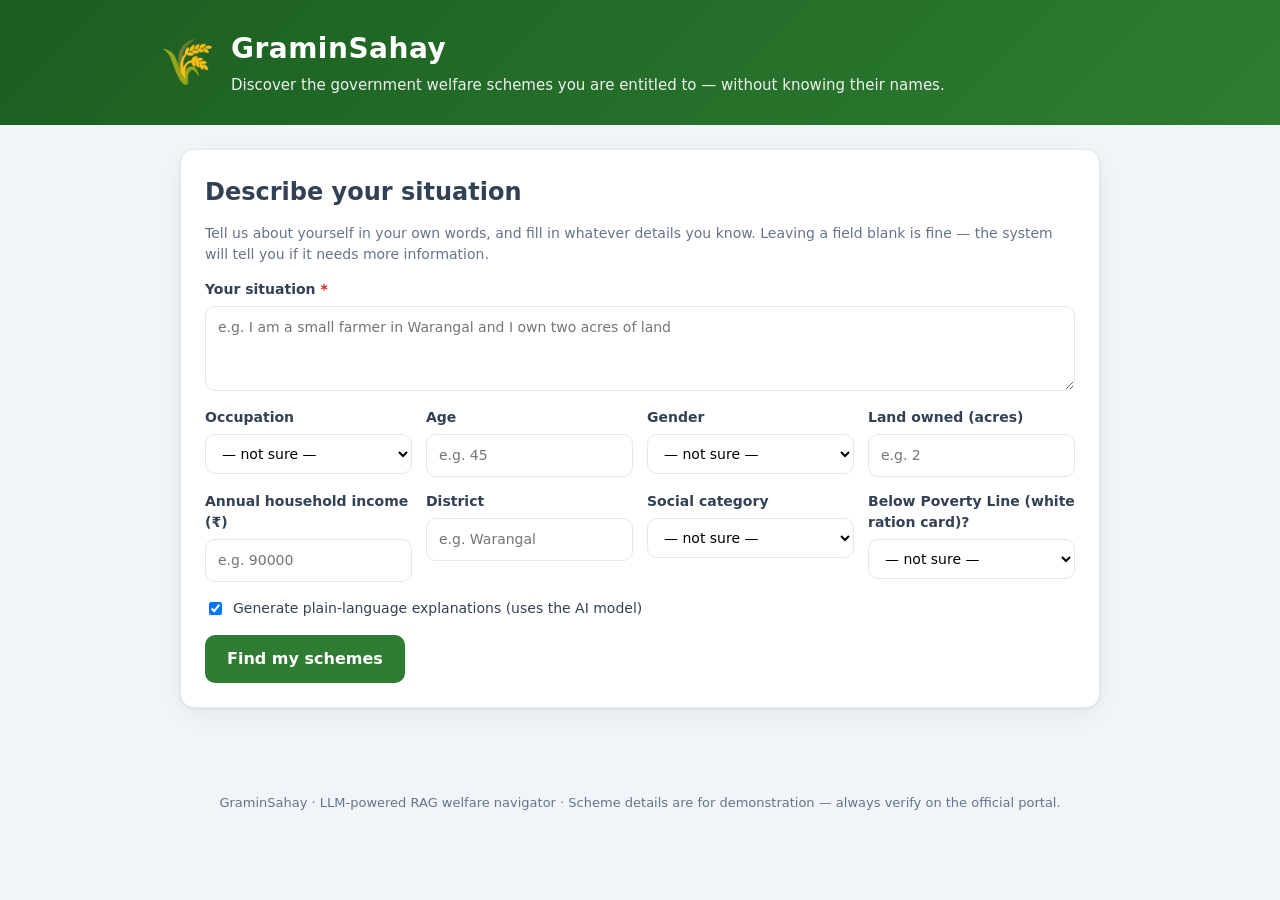
==== app/static/index.html @ 16ebe232 "Make Python/FastAPI the primary implementation; move Java to java-springboot/ - Python + FastAPI ver" ====
<!DOCTYPE html>
<html lang="en">
<head>
    <meta charset="UTF-8"/>
    <meta name="viewport" content="width=device-width, initial-scale=1.0"/>
    <title>GraminSahay — Rural Welfare Navigator</title>
    <link rel="stylesheet" href="styles.css"/>
</head>
<body>
<header class="site-header">
    <div class="brand">
        <span class="logo">🌾</span>
        <div>
            <h1>GraminSahay</h1>
            <p class="tagline">Discover the government welfare schemes you are entitled to — without knowing their names.</p>
        </div>
    </div>
</header>

<main class="container">
    <section class="card form-card">
        <h2>Describe your situation</h2>
        <p class="hint">Tell us about yourself in your own words, and fill in whatever details you know.
            Leaving a field blank is fine — the system will tell you if it needs more information.</p>

        <form id="navigate-form">
            <label class="field">
                <span>Your situation <em>*</em></span>
                <textarea id="situation" rows="3" required
                          placeholder="e.g. I am a small farmer in Warangal and I own two acres of land"></textarea>
            </label>

            <div class="grid">
                <label class="field">
                    <span>Occupation</span>
                    <select id="occupation">
                        <option value="">— not sure —</option>
                        <option value="farmer">Farmer</option>
                        <option value="agricultural_labourer">Agricultural labourer</option>
                        <option value="student">Student</option>
                        <option value="labourer">Labourer</option>
                        <option value="other">Other</option>
                    </select>
                </label>

                <label class="field">
                    <span>Age</span>
                    <input id="age" type="number" min="0" max="120" placeholder="e.g. 45"/>
                </label>

                <label class="field">
                    <span>Gender</span>
                    <select id="gender">
                        <option value="">— not sure —</option>
                        <option value="male">Male</option>
                        <option value="female">Female</option>
                        <option value="other">Other</option>
                    </select>
                </label>

                <label class="field">
                    <span>Land owned (acres)</span>
                    <input id="landHoldingAcres" type="number" step="0.1" min="0" placeholder="e.g. 2"/>
                </label>

                <label class="field">
                    <span>Annual household income (₹)</span>
                    <input id="annualIncome" type="number" min="0" placeholder="e.g. 90000"/>
                </label>

                <label class="field">
                    <span>District</span>
                    <input id="district" type="text" placeholder="e.g. Warangal"/>
                </label>

                <label class="field">
                    <span>Social category</span>
                    <select id="category">
                        <option value="">— not sure —</option>
                        <option value="general">General</option>
                        <option value="obc">OBC / BC</option>
                        <option value="sc">SC</option>
                        <option value="st">ST</option>
                        <option value="minority">Minority</option>
                    </select>
                </label>

                <label class="field">
                    <span>Below Poverty Line (white ration card)?</span>
                    <select id="isBpl">
                        <option value="">— not sure —</option>
                        <option value="true">Yes</option>
                        <option value="false">No</option>
                    </select>
                </label>
            </div>

            <label class="checkbox">
                <input id="withExplanations" type="checkbox" checked/>
                <span>Generate plain-language explanations (uses the AI model)</span>
            </label>

            <button type="submit" id="submit-btn">Find my schemes</button>
        </form>
    </section>

    <section id="status" class="status" hidden></section>

    <section id="conflicts" class="card conflict-card" hidden>
        <h2>⚠️ Important: schemes you cannot combine</h2>
        <ul id="conflicts-list"></ul>
    </section>

    <section id="results" class="results"></section>
</main>

<footer class="site-footer">
    <p>GraminSahay · LLM-powered RAG welfare navigator · Scheme details are for demonstration — always verify on the official portal.</p>
</footer>

<!-- Template for a single scheme result card -->
<template id="scheme-template">
    <article class="card scheme-card">
        <div class="scheme-head">
            <h3 class="scheme-name"></h3>
            <span class="badge"></span>
        </div>
        <p class="scheme-category"></p>
        <p class="scheme-explanation"></p>

        <details class="scheme-details">
            <summary>Details &amp; how to apply</summary>
            <div class="detail-block satisfied"><h4>✅ Conditions you meet</h4><ul></ul></div>
            <div class="detail-block unmet"><h4>❌ Conditions not met</h4><ul></ul></div>
            <div class="detail-block missing"><h4>❓ Information still needed</h4><ul></ul></div>
            <div class="detail-block documents"><h4>📄 Required documents</h4><ul></ul></div>
            <div class="detail-block steps"><h4>🧭 How to apply</h4><ol></ol></div>
            <a class="official-link" target="_blank" rel="noopener">Official source ↗</a>
        </details>
    </article>
</template>

<script src="app.js"></script>
</body>
</html>
---- app/static/styles.css ----
:root {
    --green: #2e7d32;
    --green-dark: #1b5e20;
    --amber: #f59e0b;
    --red: #dc2626;
    --slate: #334155;
    --muted: #64748b;
    --bg: #f1f5f9;
    --card: #ffffff;
    --border: #e2e8f0;
    --radius: 14px;
    --shadow: 0 1px 3px rgba(0, 0, 0, .08), 0 8px 24px rgba(0, 0, 0, .05);
}

* { box-sizing: border-box; }

body {
    margin: 0;
    font-family: system-ui, -apple-system, "Segoe UI", Roboto, sans-serif;
    color: var(--slate);
    background: var(--bg);
    line-height: 1.5;
}

/* Header */
.site-header {
    background: linear-gradient(135deg, var(--green-dark), var(--green));
    color: #fff;
    padding: 28px 20px;
}
.brand { display: flex; gap: 16px; align-items: center; max-width: 960px; margin: 0 auto; }
.logo { font-size: 44px; }
.site-header h1 { margin: 0; font-size: 28px; letter-spacing: .5px; }
.tagline { margin: 4px 0 0; opacity: .92; font-size: 15px; }

/* Layout */
.container { max-width: 960px; margin: 24px auto; padding: 0 20px; display: grid; gap: 20px; }

.card {
    background: var(--card);
    border: 1px solid var(--border);
    border-radius: var(--radius);
    box-shadow: var(--shadow);
    padding: 24px;
}
.card h2 { margin-top: 0; }
.hint { color: var(--muted); font-size: 14px; margin-top: -6px; }

/* Form */
.field { display: flex; flex-direction: column; gap: 6px; font-size: 14px; font-weight: 600; }
.field em { color: var(--red); font-style: normal; }
.field textarea, .field input, .field select {
    font: inherit;
    font-weight: 400;
    padding: 10px 12px;
    border: 1px solid var(--border);
    border-radius: 10px;
    background: #fff;
}
.field textarea { resize: vertical; }
.field :focus { outline: 2px solid var(--green); outline-offset: 1px; }

.grid { display: grid; grid-template-columns: repeat(auto-fit, minmax(200px, 1fr)); gap: 14px; margin: 16px 0; }

.checkbox { display: flex; align-items: center; gap: 8px; font-size: 14px; margin-bottom: 16px; }

button {
    font: inherit; font-weight: 700;
    background: var(--green); color: #fff;
    border: none; border-radius: 10px;
    padding: 12px 22px; cursor: pointer;
    transition: background .15s;
}
button:hover { background: var(--green-dark); }
button:disabled { background: var(--muted); cursor: not-allowed; }

/* Status banner */
.status { padding: 14px 18px; border-radius: var(--radius); font-weight: 600; }
.status.loading { background: #e0f2fe; color: #075985; }
.status.error { background: #fee2e2; color: #991b1b; }
.status.empty { background: #fef9c3; color: #854d0e; }

/* Conflicts */
.conflict-card { border-left: 5px solid var(--amber); }
.conflict-card ul { margin: 0; padding-left: 20px; }
.conflict-card li { margin: 6px 0; }

/* Results */
.results { display: grid; gap: 16px; }
.scheme-head { display: flex; justify-content: space-between; align-items: center; gap: 12px; }
.scheme-name { margin: 0; font-size: 19px; }
.scheme-category { margin: 2px 0 10px; color: var(--muted); font-size: 13px; text-transform: capitalize; }
.scheme-explanation { margin: 0 0 10px; white-space: pre-wrap; }

/* Status badges */
.badge { font-size: 12px; font-weight: 800; padding: 5px 12px; border-radius: 999px; white-space: nowrap; }
.badge.ELIGIBLE { background: #dcfce7; color: var(--green-dark); }
.badge.POSSIBLY_ELIGIBLE { background: #fef9c3; color: #854d0e; }
.badge.MISSING_INFORMATION { background: #e0e7ff; color: #3730a3; }
.badge.NOT_ELIGIBLE { background: #fee2e2; color: #991b1b; }

/* Details */
.scheme-details { margin-top: 8px; }
.scheme-details summary { cursor: pointer; font-weight: 600; color: var(--green-dark); }
.detail-block { margin: 12px 0; }
.detail-block h4 { margin: 0 0 4px; font-size: 14px; }
.detail-block ul, .detail-block ol { margin: 0; padding-left: 20px; font-size: 14px; }
.detail-block:empty, .detail-block.hidden { display: none; }
.official-link { display: inline-block; margin-top: 8px; color: var(--green); font-weight: 700; text-decoration: none; }
.official-link:hover { text-decoration: underline; }

/* Footer */
.site-footer { text-align: center; color: var(--muted); font-size: 13px; padding: 28px 20px; }
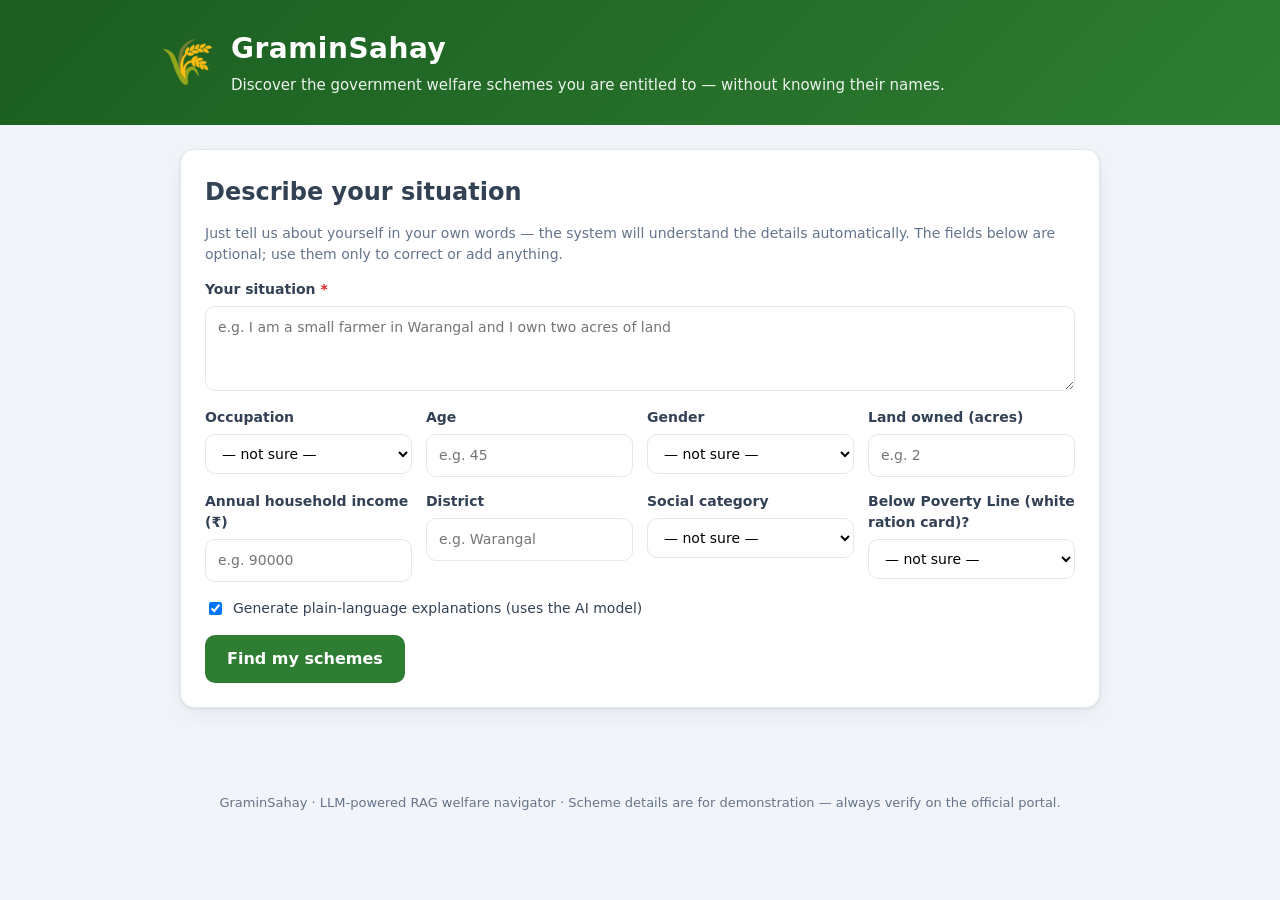
==== commit 1975c3a9: "Add situation->profile extraction (LLM): citizens can just describe their life - ProfileExtractor tu" ====
--- a/app/static/index.html
+++ b/app/static/index.html
@@ -20,8 +20,8 @@
 <main class="container">
     <section class="card form-card">
         <h2>Describe your situation</h2>
-        <p class="hint">Tell us about yourself in your own words, and fill in whatever details you know.
-            Leaving a field blank is fine — the system will tell you if it needs more information.</p>
+        <p class="hint">Just tell us about yourself in your own words — the system will understand the details automatically.
+            The fields below are optional; use them only to correct or add anything.</p>
 
         <form id="navigate-form">
             <label class="field">
@@ -106,6 +106,12 @@
 
     <section id="status" class="status" hidden></section>
 
+    <section id="understood" class="card understood-card" hidden>
+        <h2>📝 Here's what we understood</h2>
+        <p class="hint">We read this from your description. If anything is wrong or missing, fill in the fields above and search again.</p>
+        <ul id="understood-list"></ul>
+    </section>
+
     <section id="conflicts" class="card conflict-card" hidden>
         <h2>⚠️ Important: schemes you cannot combine</h2>
         <ul id="conflicts-list"></ul>
--- a/app/static/styles.css
+++ b/app/static/styles.css
@@ -80,6 +80,11 @@
 .status.error { background: #fee2e2; color: #991b1b; }
 .status.empty { background: #fef9c3; color: #854d0e; }
 
+/* Understood profile */
+.understood-card { border-left: 5px solid var(--green); }
+.understood-card ul { margin: 8px 0 0; padding-left: 20px; columns: 2; }
+.understood-card li { margin: 4px 0; }
+
 /* Conflicts */
 .conflict-card { border-left: 5px solid var(--amber); }
 .conflict-card ul { margin: 0; padding-left: 20px; }
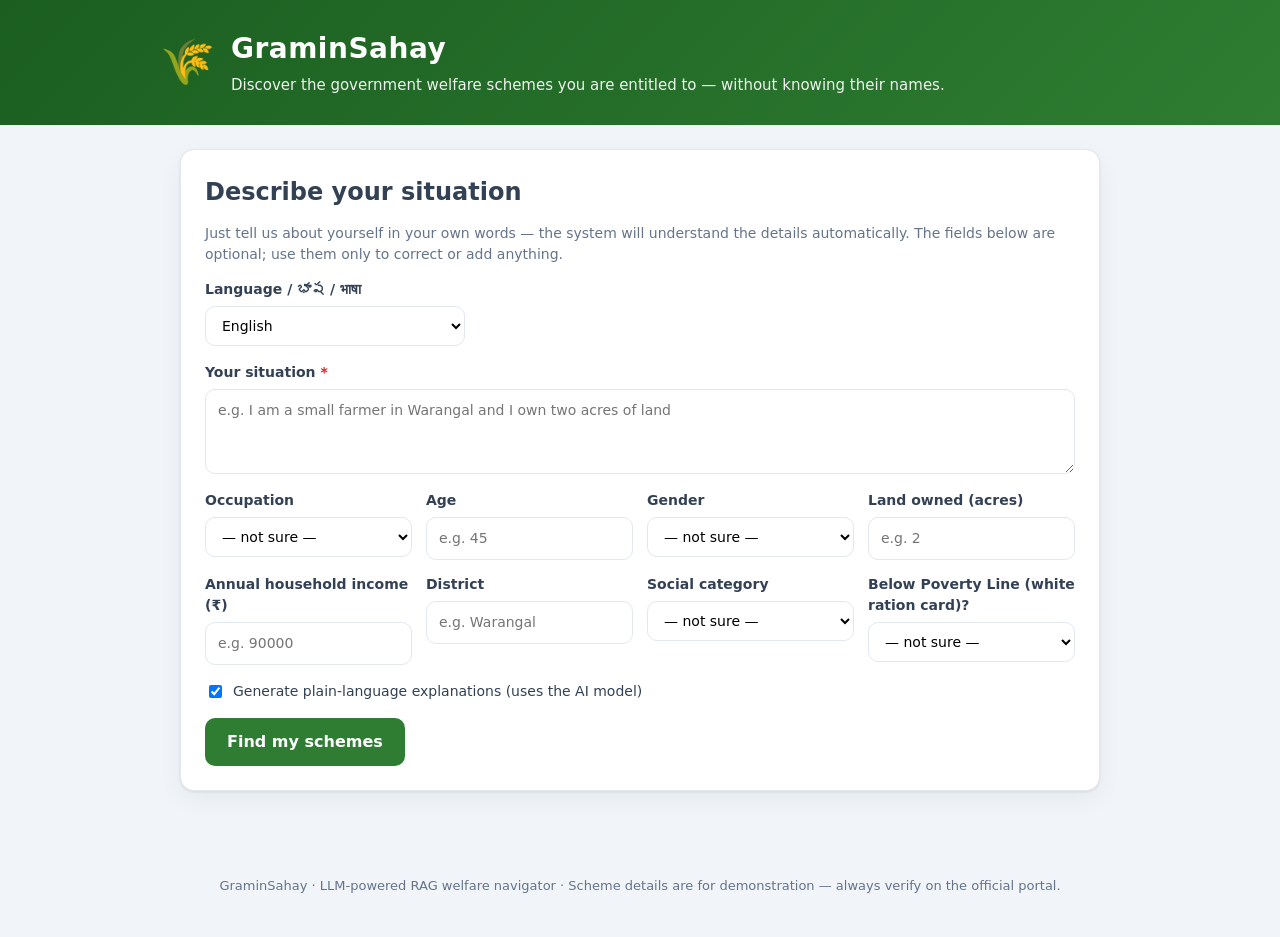
==== commit 375621e2: "Add multilingual support (English / Telugu / Hindi) - Translator (LLM-backed) translates citizen inp" ====
--- a/app/static/index.html
+++ b/app/static/index.html
@@ -22,6 +22,15 @@
         <h2>Describe your situation</h2>
         <p class="hint">Just tell us about yourself in your own words — the system will understand the details automatically.
             The fields below are optional; use them only to correct or add anything.</p>
+
+        <label class="field lang-field">
+            <span>Language / భాష / भाषा</span>
+            <select id="language">
+                <option value="en">English</option>
+                <option value="te">తెలుగు (Telugu)</option>
+                <option value="hi">हिन्दी (Hindi)</option>
+            </select>
+        </label>
 
         <form id="navigate-form">
             <label class="field">
--- a/app/static/styles.css
+++ b/app/static/styles.css
@@ -62,6 +62,8 @@
 
 .grid { display: grid; grid-template-columns: repeat(auto-fit, minmax(200px, 1fr)); gap: 14px; margin: 16px 0; }
 
+.lang-field { max-width: 260px; margin-bottom: 16px; }
+
 .checkbox { display: flex; align-items: center; gap: 8px; font-size: 14px; margin-bottom: 16px; }
 
 button {
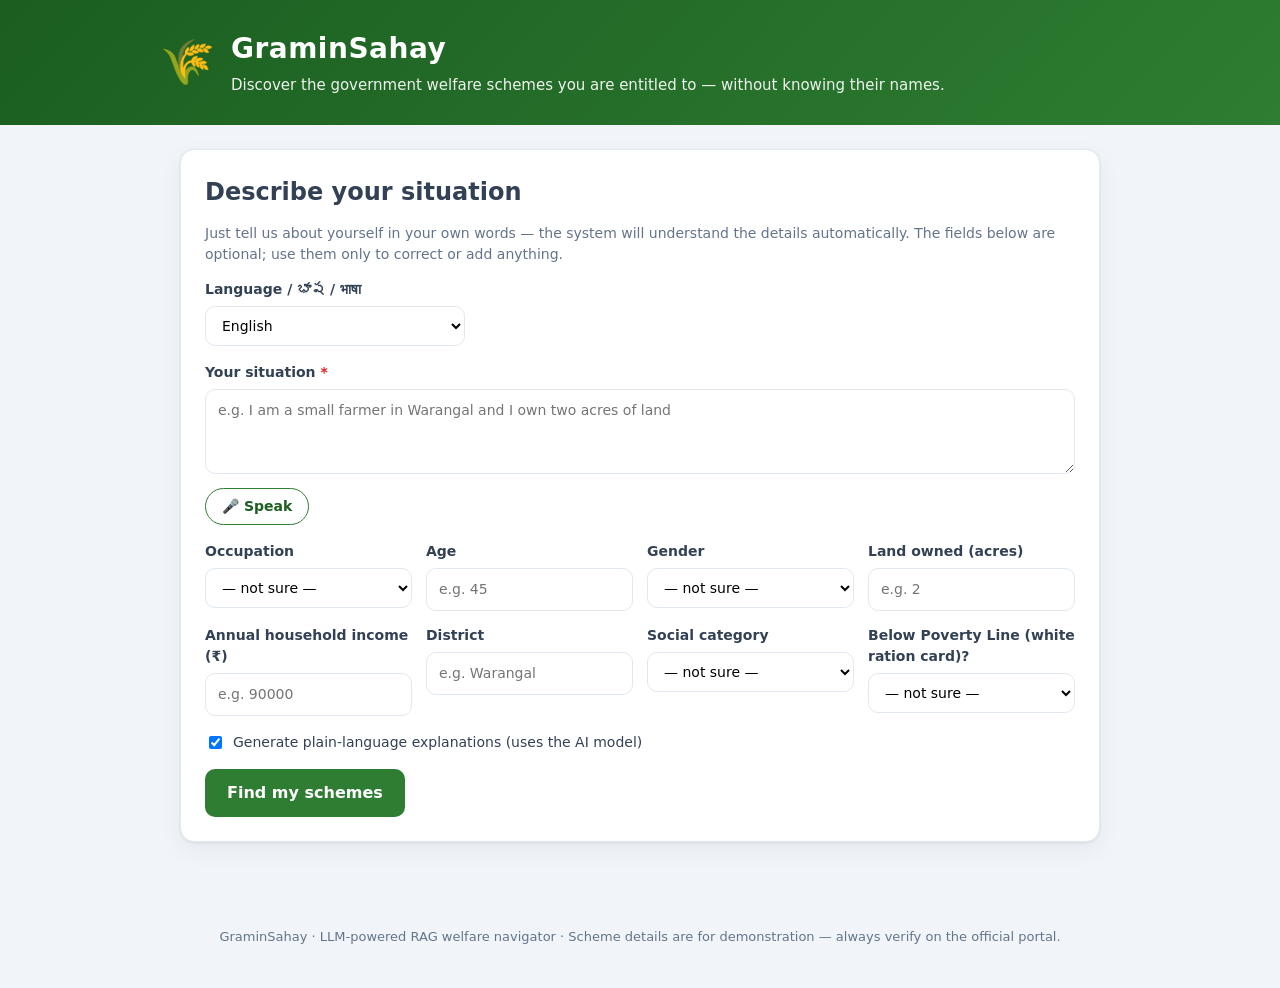
==== commit bb50dceb: "Add voice-first support: Whisper speech-to-text and browser text-to-speech - /api/transcribe endpoin" ====
--- a/app/static/index.html
+++ b/app/static/index.html
@@ -37,6 +37,12 @@
                 <span>Your situation <em>*</em></span>
                 <textarea id="situation" rows="3" required
                           placeholder="e.g. I am a small farmer in Warangal and I own two acres of land"></textarea>
+                <div class="voice-row">
+                    <button type="button" id="mic-btn" class="mic-btn" title="Speak your situation">
+                        🎤 <span id="mic-label">Speak</span>
+                    </button>
+                    <span id="mic-status" class="mic-status"></span>
+                </div>
             </label>
 
             <div class="grid">
@@ -141,7 +147,10 @@
             <span class="badge"></span>
         </div>
         <p class="scheme-category"></p>
-        <p class="scheme-explanation"></p>
+        <div class="explanation-row">
+            <p class="scheme-explanation"></p>
+            <button type="button" class="speak-btn" title="Read aloud" hidden>🔊</button>
+        </div>
 
         <details class="scheme-details">
             <summary>Details &amp; how to apply</summary>
--- a/app/static/styles.css
+++ b/app/static/styles.css
@@ -64,6 +64,27 @@
 
 .lang-field { max-width: 260px; margin-bottom: 16px; }
 
+/* Voice input */
+.voice-row { display: flex; align-items: center; gap: 10px; margin-top: 8px; }
+.mic-btn {
+    background: #fff; color: var(--green-dark);
+    border: 1.5px solid var(--green); border-radius: 999px;
+    padding: 7px 16px; font-size: 14px; font-weight: 700;
+}
+.mic-btn:hover { background: #f0fdf4; }
+.mic-btn.recording { background: var(--red); color: #fff; border-color: var(--red); animation: pulse 1.2s infinite; }
+@keyframes pulse { 0%,100% { opacity: 1; } 50% { opacity: .6; } }
+.mic-status { font-size: 13px; color: var(--muted); }
+
+/* Explanation + read-aloud button */
+.explanation-row { display: flex; align-items: flex-start; gap: 8px; }
+.explanation-row .scheme-explanation { flex: 1; }
+.speak-btn {
+    background: #fff; border: 1px solid var(--border); border-radius: 8px;
+    padding: 4px 8px; font-size: 15px; cursor: pointer; line-height: 1;
+}
+.speak-btn:hover { background: #f0fdf4; }
+
 .checkbox { display: flex; align-items: center; gap: 8px; font-size: 14px; margin-bottom: 16px; }
 
 button {
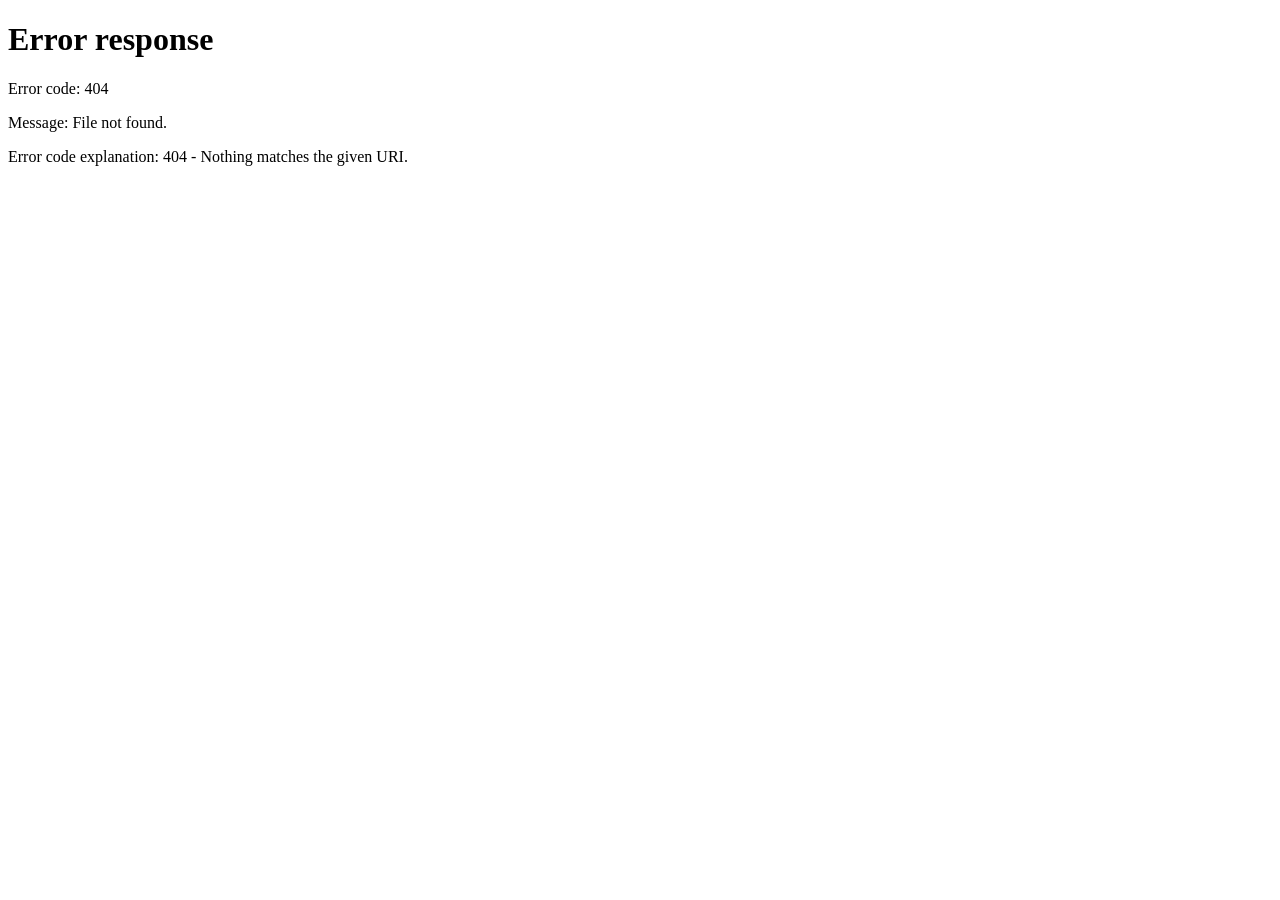
==== commit 6d87b116: "Add JWT authentication and refresh the UI Authentication: - auth.py: users table (SQLAlchemy), bcryp" ====
--- a/app/static/index.html
+++ b/app/static/index.html
@@ -3,167 +3,14 @@
 <head>
     <meta charset="UTF-8"/>
     <meta name="viewport" content="width=device-width, initial-scale=1.0"/>
-    <title>GraminSahay — Rural Welfare Navigator</title>
-    <link rel="stylesheet" href="styles.css"/>
+    <title>GraminSahay</title>
+    <script>
+        // Entry point: send logged-in users to the app, everyone else to the login page.
+        const token = localStorage.getItem("graminsahay_token");
+        window.location.replace(token ? "/app.html" : "/login.html");
+    </script>
 </head>
 <body>
-<header class="site-header">
-    <div class="brand">
-        <span class="logo">🌾</span>
-        <div>
-            <h1>GraminSahay</h1>
-            <p class="tagline">Discover the government welfare schemes you are entitled to — without knowing their names.</p>
-        </div>
-    </div>
-</header>
-
-<main class="container">
-    <section class="card form-card">
-        <h2>Describe your situation</h2>
-        <p class="hint">Just tell us about yourself in your own words — the system will understand the details automatically.
-            The fields below are optional; use them only to correct or add anything.</p>
-
-        <label class="field lang-field">
-            <span>Language / భాష / भाषा</span>
-            <select id="language">
-                <option value="en">English</option>
-                <option value="te">తెలుగు (Telugu)</option>
-                <option value="hi">हिन्दी (Hindi)</option>
-            </select>
-        </label>
-
-        <form id="navigate-form">
-            <label class="field">
-                <span>Your situation <em>*</em></span>
-                <textarea id="situation" rows="3" required
-                          placeholder="e.g. I am a small farmer in Warangal and I own two acres of land"></textarea>
-                <div class="voice-row">
-                    <button type="button" id="mic-btn" class="mic-btn" title="Speak your situation">
-                        🎤 <span id="mic-label">Speak</span>
-                    </button>
-                    <span id="mic-status" class="mic-status"></span>
-                </div>
-            </label>
-
-            <div class="grid">
-                <label class="field">
-                    <span>Occupation</span>
-                    <select id="occupation">
-                        <option value="">— not sure —</option>
-                        <option value="farmer">Farmer</option>
-                        <option value="agricultural_labourer">Agricultural labourer</option>
-                        <option value="student">Student</option>
-                        <option value="labourer">Labourer</option>
-                        <option value="other">Other</option>
-                    </select>
-                </label>
-
-                <label class="field">
-                    <span>Age</span>
-                    <input id="age" type="number" min="0" max="120" placeholder="e.g. 45"/>
-                </label>
-
-                <label class="field">
-                    <span>Gender</span>
-                    <select id="gender">
-                        <option value="">— not sure —</option>
-                        <option value="male">Male</option>
-                        <option value="female">Female</option>
-                        <option value="other">Other</option>
-                    </select>
-                </label>
-
-                <label class="field">
-                    <span>Land owned (acres)</span>
-                    <input id="landHoldingAcres" type="number" step="0.1" min="0" placeholder="e.g. 2"/>
-                </label>
-
-                <label class="field">
-                    <span>Annual household income (₹)</span>
-                    <input id="annualIncome" type="number" min="0" placeholder="e.g. 90000"/>
-                </label>
-
-                <label class="field">
-                    <span>District</span>
-                    <input id="district" type="text" placeholder="e.g. Warangal"/>
-                </label>
-
-                <label class="field">
-                    <span>Social category</span>
-                    <select id="category">
-                        <option value="">— not sure —</option>
-                        <option value="general">General</option>
-                        <option value="obc">OBC / BC</option>
-                        <option value="sc">SC</option>
-                        <option value="st">ST</option>
-                        <option value="minority">Minority</option>
-                    </select>
-                </label>
-
-                <label class="field">
-                    <span>Below Poverty Line (white ration card)?</span>
-                    <select id="isBpl">
-                        <option value="">— not sure —</option>
-                        <option value="true">Yes</option>
-                        <option value="false">No</option>
-                    </select>
-                </label>
-            </div>
-
-            <label class="checkbox">
-                <input id="withExplanations" type="checkbox" checked/>
-                <span>Generate plain-language explanations (uses the AI model)</span>
-            </label>
-
-            <button type="submit" id="submit-btn">Find my schemes</button>
-        </form>
-    </section>
-
-    <section id="status" class="status" hidden></section>
-
-    <section id="understood" class="card understood-card" hidden>
-        <h2>📝 Here's what we understood</h2>
-        <p class="hint">We read this from your description. If anything is wrong or missing, fill in the fields above and search again.</p>
-        <ul id="understood-list"></ul>
-    </section>
-
-    <section id="conflicts" class="card conflict-card" hidden>
-        <h2>⚠️ Important: schemes you cannot combine</h2>
-        <ul id="conflicts-list"></ul>
-    </section>
-
-    <section id="results" class="results"></section>
-</main>
-
-<footer class="site-footer">
-    <p>GraminSahay · LLM-powered RAG welfare navigator · Scheme details are for demonstration — always verify on the official portal.</p>
-</footer>
-
-<!-- Template for a single scheme result card -->
-<template id="scheme-template">
-    <article class="card scheme-card">
-        <div class="scheme-head">
-            <h3 class="scheme-name"></h3>
-            <span class="badge"></span>
-        </div>
-        <p class="scheme-category"></p>
-        <div class="explanation-row">
-            <p class="scheme-explanation"></p>
-            <button type="button" class="speak-btn" title="Read aloud" hidden>🔊</button>
-        </div>
-
-        <details class="scheme-details">
-            <summary>Details &amp; how to apply</summary>
-            <div class="detail-block satisfied"><h4>✅ Conditions you meet</h4><ul></ul></div>
-            <div class="detail-block unmet"><h4>❌ Conditions not met</h4><ul></ul></div>
-            <div class="detail-block missing"><h4>❓ Information still needed</h4><ul></ul></div>
-            <div class="detail-block documents"><h4>📄 Required documents</h4><ul></ul></div>
-            <div class="detail-block steps"><h4>🧭 How to apply</h4><ol></ol></div>
-            <a class="official-link" target="_blank" rel="noopener">Official source ↗</a>
-        </details>
-    </article>
-</template>
-
-<script src="app.js"></script>
+    <noscript>Please enable JavaScript, then open <a href="/login.html">the login page</a>.</noscript>
 </body>
 </html>
